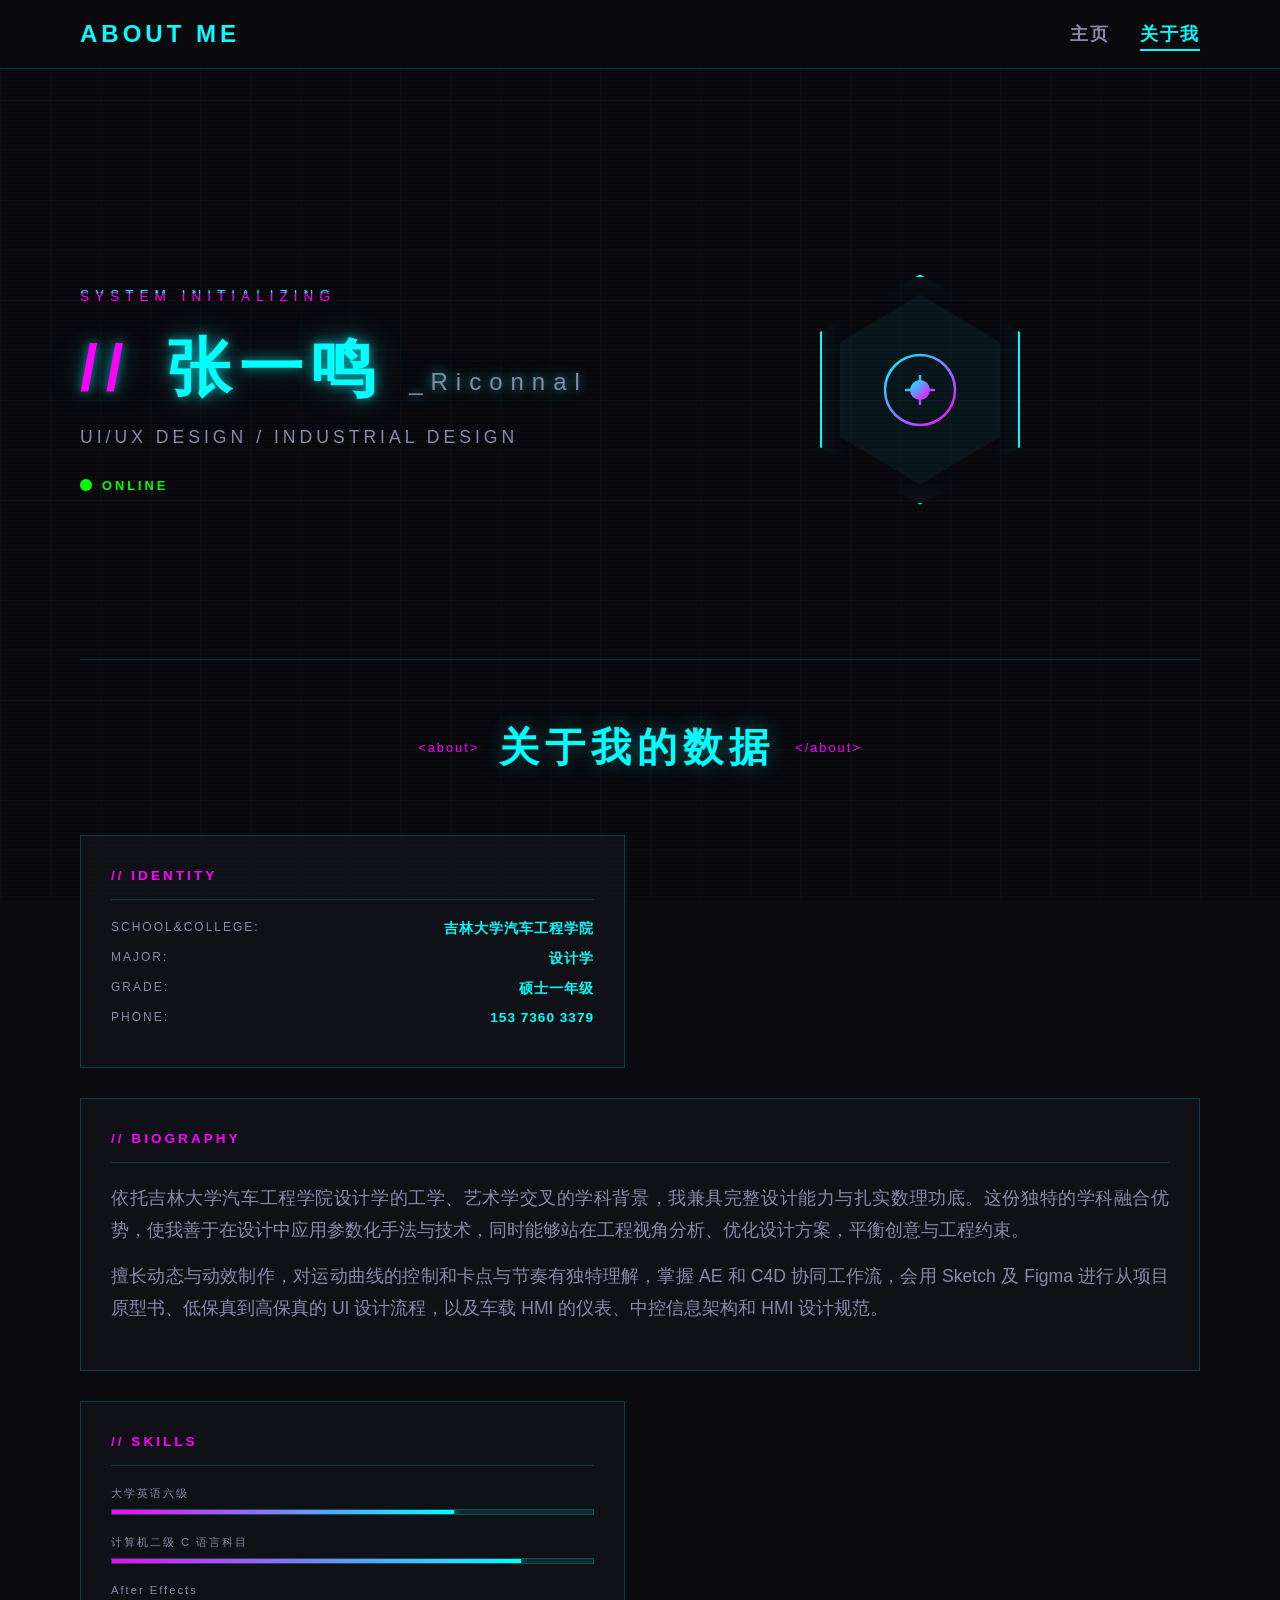
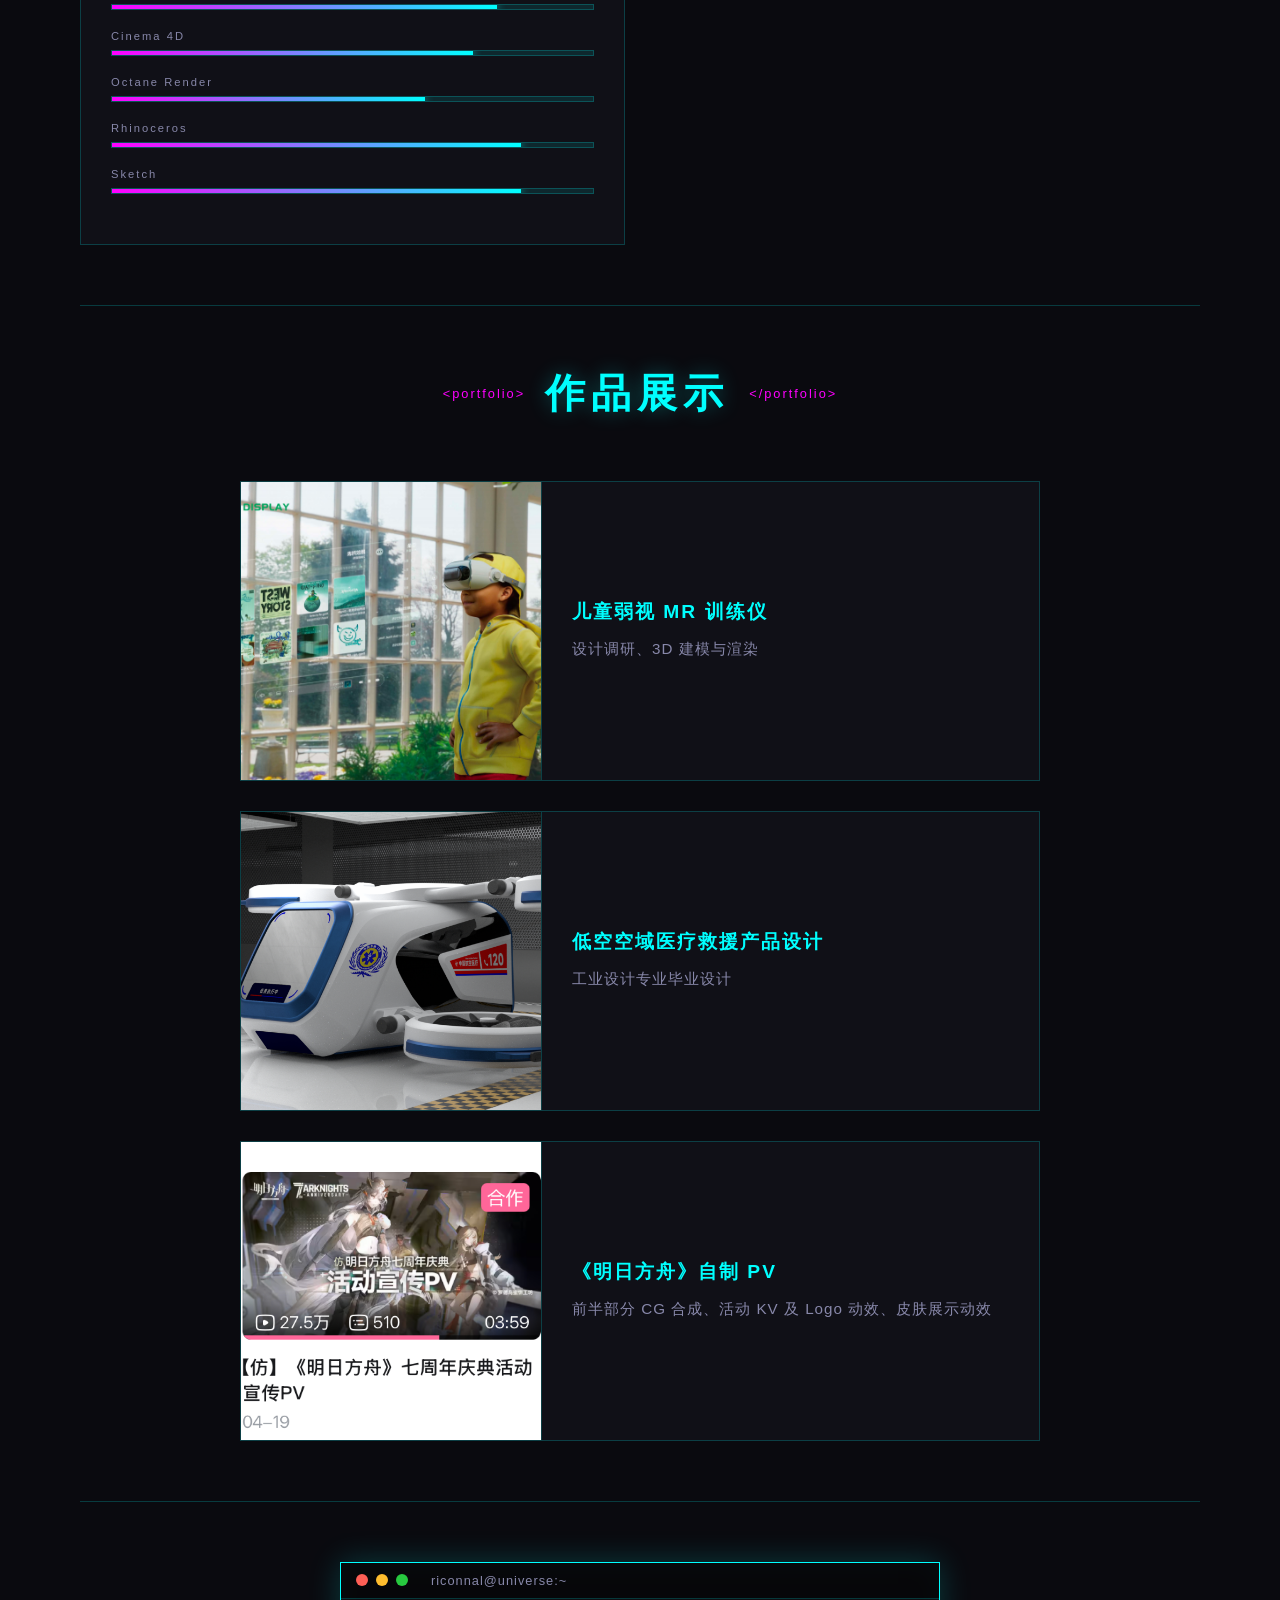
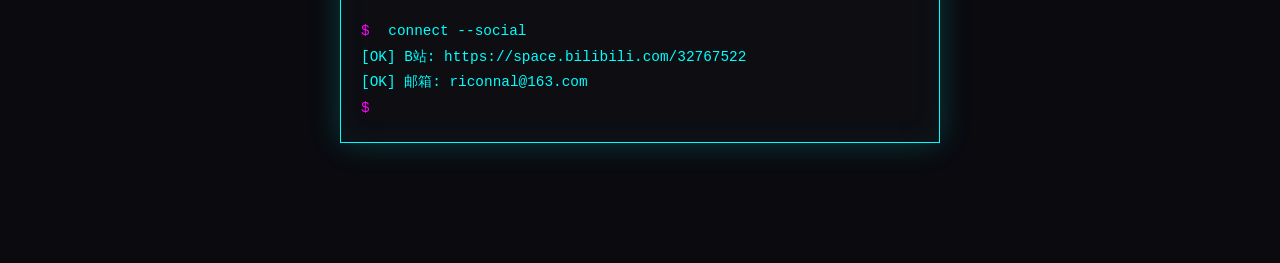
==== about.html @ f40fe043 "114514" ====
<!DOCTYPE html>
<html lang="zh-CN">
<head>
  <meta charset="UTF-8">
  <meta name="viewport" content="width=device-width, initial-scale=1.0">
  <title>关于我 | 张一鸣 / Riconnal</title>
  <link rel="stylesheet" href="css/about.css">
  <link href="https://fonts.googleapis.com/css2?family=Orbitron:wght@400;700;900&family=Rajdhani:wght@300;400;500;600;700&display=swap" rel="stylesheet">
</head>
<body>
  <!-- 导航栏 -->
  <nav class="nav-container">
    <div class="nav-inner">
      <a href="index.html" class="nav-brand">ABOUT ME</a>
      <div class="nav-links">
        <a href="index.html" class="nav-link">主页</a>
        <a href="about.html" class="nav-link active">关于我</a>
      </div>
    </div>
  </nav>

  <!-- 背景网格 -->
  <div class="grid-bg"></div>
  <div class="scan-line"></div>

  <!-- 主内容区 -->
  <main class="main-container">
    <!-- 头部区域 -->
    <section class="hero-section">
      <div class="hero-content">
        <div class="hero-glitch">
          <span class="glitch-text">SYSTEM INITIALIZING</span>
          <span class="glitch-text glitch-text-2">SYSTEM INITIALIZING</span>
        </div>
        <h1 class="hero-title">
          <span class="title-prefix">//</span> 张一鸣
          <span class="title-suffix">_Riconnal</span>
        </h1>
        <p class="hero-subtitle">UI/UX DESIGN / INDUSTRIAL DESIGN</p>
        <div class="hero-status">
          <span class="status-dot"></span>
          <span class="status-text">ONLINE</span>
        </div>
      </div>
      <div class="hero-visual">
        <div class="hexagon-container">
          <div class="hexagon">
            <div class="hexagon-inner">
              <div class="hexagon-icon">
                <svg viewBox="0 0 64 64" fill="none">
                  <circle cx="32" cy="32" r="28" stroke="url(#gradient)" stroke-width="2"/>
                  <path d="M20 32h24M32 20v24" stroke="url(#gradient)" stroke-width="2"/>
                  <circle cx="32" cy="32" r="8" fill="url(#gradient)"/>
                  <defs>
                    <linearGradient id="gradient" x1="0%" y1="0%" x2="100%" y2="100%">
                      <stop offset="0%" style="stop-color:#00ffff"/>
                      <stop offset="100%" style="stop-color:#ff00ff"/>
                    </linearGradient>
                  </defs>
                </svg>
              </div>
            </div>
          </div>
        </div>
      </div>
    </section>

    <!-- 自我介绍 -->
    <section class="about-section">
      <div class="section-header">
        <span class="section-tag">&lt;about&gt;</span>
        <h2 class="section-title">关于我的数据</h2>
        <span class="section-tag">&lt;/about&gt;</span>
      </div>
      
      <div class="about-grid">
        <div class="about-card">
          <div class="card-header">
            <span class="card-label">// IDENTITY</span>
          </div>
          <div class="card-content">
            <div class="info-row">
              <span class="info-label">SCHOOL&COLLEGE:</span>
              <span class="info-value">吉林大学汽车工程学院</span>
            </div>
            <div class="info-row">
              <span class="info-label">MAJOR:</span>
              <span class="info-value">设计学</span>
            </div>
            <div class="info-row">
              <span class="info-label">GRADE:</span>
              <span class="info-value">硕士一年级</span>
            </div>
            <div class="info-row">
              <span class="info-label">PHONE:</span>
              <span class="info-value">153 7360 3379</span>
            </div>
          </div>
        </div>

        <div class="about-card wide">
          <div class="card-header">
            <span class="card-label">// BIOGRAPHY</span>
          </div>
          <div class="card-content">
            <p class="bio-text">
              依托吉林大学汽车工程学院设计学的工学、艺术学交叉的学科背景，我兼具完整设计能力与扎实数理功底。这份独特的学科融合优势，使我善于在设计中应用参数化手法与技术，同时能够站在工程视角分析、优化设计方案，平衡创意与工程约束。
            </p>
            <p class="bio-text">
              擅长动态与动效制作，对运动曲线的控制和卡点与节奏有独特理解，掌握 AE 和 C4D 协同工作流，会用 Sketch 及 Figma 进行从项目原型书、低保真到高保真的 UI 设计流程，以及车载 HMI 的仪表、中控信息架构和 HMI 设计规范。
            </p>
          </div>
        </div>

        <div class="about-card">
          <div class="card-header">
            <span class="card-label">// SKILLS</span>
          </div>
          <div class="card-content">
            <div class="skill-item">
              <span class="skill-name">大学英语六级</span>
              <div class="skill-bar">
                <div class="skill-fill" style="width: 71%"></div>
              </div>
            </div>
            <div class="skill-item">
              <span class="skill-name">计算机二级 C 语言科目</span>
              <div class="skill-bar">
                <div class="skill-fill" style="width: 85%"></div>
              </div>
            </div>
            <div class="skill-item">
              <span class="skill-name">After Effects</span>
              <div class="skill-bar">
                <div class="skill-fill" style="width: 80%"></div>
              </div>
            </div>
            <div class="skill-item">
              <span class="skill-name">Cinema 4D</span>
              <div class="skill-bar">
                <div class="skill-fill" style="width: 75%"></div>
              </div>
            </div>
            <div class="skill-item">
              <span class="skill-name">Octane Render</span>
              <div class="skill-bar">
                <div class="skill-fill" style="width: 65%"></div>
              </div>
            </div>
            <div class="skill-item">
              <span class="skill-name">Rhinoceros</span>
              <div class="skill-bar">
                <div class="skill-fill" style="width: 85%"></div>
              </div>
            </div>
            <div class="skill-item">
              <span class="skill-name">Sketch</span>
              <div class="skill-bar">
                <div class="skill-fill" style="width: 85%"></div>
              </div>
            </div>

          </div>
        </div>
      </div>
    </section>

    <!-- 作品展示 -->
    <section class="works-section" id="gallery">
      <div class="section-header">
        <span class="section-tag">&lt;portfolio&gt;</span>
        <h2 class="section-title">作品展示</h2>
        <span class="section-tag">&lt;/portfolio&gt;</span>
      </div>

      
      <div class="works-grid">
        <div class="work-card" data-category="game" onclick="openGallery(1)">
          <div class="work-image">
            <img src="assets/works/01.png" alt="作品1">
            <div class="work-overlay">
              <span class="work-category">产品设计</span>
            </div>
          </div>
          <div class="work-info">
            <h3 class="work-title">儿童弱视 MR 训练仪</h3>
            <p class="work-desc">设计调研、3D 建模与渲染</p>
          </div>
        </div>

        <div class="work-card" data-category="game" onclick="openGallery(3)">
          <div class="work-image">
            <img src="assets/works/03.png" alt="作品3">
            <div class="work-overlay">
              <span class="work-category">产品设计</span>
            </div>
          </div>
          <div class="work-info">
            <h3 class="work-title">低空空域医疗救援产品设计</h3>
            <p class="work-desc">工业设计专业毕业设计</p>
          </div>
        </div>

        <div class="work-card" data-category="ui" onclick="openGallery(2)">
          <div class="work-image">
            <img src="assets/works/02.png" alt="作品2">
            <div class="work-overlay">
              <span class="work-category">游戏二创视频</span>
            </div>
          </div>
          <div class="work-info">
            <h3 class="work-title">《明日方舟》自制 PV</h3>
            <p class="work-desc">前半部分 CG 合成、活动 KV 及 Logo 动效、皮肤展示动效</p>
          </div>
        </div>
      </div>
    </section>

    <!-- 图片画廊浮窗 -->
    <div id="gallery-modal" class="gallery-modal">
      <div class="modal-backdrop" onclick="closeGallery()"></div>
      <div class="modal-content">
        <button class="modal-close" onclick="closeGallery()">
          <svg viewBox="0 0 24 24" fill="none" stroke="currentColor" stroke-width="2">
            <line x1="18" y1="6" x2="6" y2="18"></line>
            <line x1="6" y1="6" x2="18" y2="18"></line>
          </svg>
        </button>
        
        <div class="modal-nav modal-nav-left" onclick="prevImage()">
          <svg viewBox="0 0 24 24" fill="none" stroke="currentColor" stroke-width="2">
            <polyline points="15 18 9 12 15 6"></polyline>
          </svg>
        </div>
        
        <div class="modal-nav modal-nav-right" onclick="nextImage()">
          <svg viewBox="0 0 24 24" fill="none" stroke="currentColor" stroke-width="2">
            <polyline points="9 18 15 12 9 6"></polyline>
          </svg>
        </div>
        
        <div class="modal-image-container">
          <img id="modal-image" src="" alt="Gallery Image">
          <video id="modal-video" src="" controls muted playsinline></video>
        </div>
        
        <div class="modal-thumbnails">
          <div id="thumbnail-list" class="thumbnail-list"></div>
        </div>
        
        <div class="modal-counter">
          <span id="current-index">1</span> / <span id="total-count">10</span>
        </div>
      </div>
    </div>

    <!-- 底部区域 -->
    <section class="footer-section">
      <div class="footer-content">
        <div class="terminal-box">
          <div class="terminal-header">
            <span class="terminal-dot red"></span>
            <span class="terminal-dot yellow"></span>
            <span class="terminal-dot green"></span>
            <span class="terminal-title">riconnal@universe:~</span>
          </div>
          <div class="terminal-body">
            <p><span class="terminal-prompt">$</span> connect --social</p>
            <p class="terminal-output">[OK] B站: https://space.bilibili.com/32767522</p>
            <p class="terminal-output">[OK] 邮箱: riconnal@163.com</p>
            <p><span class="terminal-prompt">$</span> <span class="terminal-cursor">_</span></p>
          </div>
        </div>
      </div>
    </section>
  </main>

  <script>
    // 终端打字效果
    document.addEventListener('DOMContentLoaded', () => {
      const cursor = document.querySelector('.terminal-cursor');
      setInterval(() => {
        cursor.style.opacity = cursor.style.opacity === '0' ? '1' : '0';
      }, 500);

      // 处理锚点跳转
      if (window.location.hash) {
        const targetId = window.location.hash.substring(1);
        const targetElement = document.getElementById(targetId);
        if (targetElement) {
          targetElement.scrollIntoView({ behavior: 'smooth', block: 'start' });
        }
      }
    });

    // 图片画廊浮窗逻辑
    let currentGalleryIndex = 0;
    let currentGalleryImages = [];

    const galleryModal = document.getElementById('gallery-modal');
    const modalImage = document.getElementById('modal-image');
    const thumbnailList = document.getElementById('thumbnail-list');
    const currentIndexSpan = document.getElementById('current-index');
    const totalCountSpan = document.getElementById('total-count');

    // 作品1的图片列表
    const work3Images = [
      'assets/works/03/01.png',
      'assets/works/03/02.png',
      'assets/works/03/03.png',
      'assets/works/03/04.png',
      'assets/works/03/05.png',
      'assets/works/03/06.png',
      'assets/works/03/07.png',
      'assets/works/03/08.png',
      'assets/works/03/09.png',
      'assets/works/03/10.png',
      'assets/works/03/11.png',
      'assets/works/03/12.png',
      'assets/works/03/13.png',
      'assets/works/03/14.png',
      'assets/works/03/15.png',
      'assets/works/03/16.png',
      'assets/works/03/17.png'
    ];
    const work1Images = [
      'assets/works/01/01.png',
      'assets/works/01/02.png',
      'assets/works/01/03.png',
      'assets/works/01/04.png',
      'assets/works/01/05.png',
      'assets/works/01/06.png',
      'assets/works/01/07.png',
      'assets/works/01/08.png',
      'assets/works/01/09.png',
      'assets/works/01/10.png'
    ];

    // 作品2的视频列表
    const work2Videos = [
      { video: 'assets/works/02/01.mp4', thumbnail: 'assets/works/02/01.png' },
            { video: 'assets/works/02/02.mp4', thumbnail: 'assets/works/02/02.png' }
    ];

    const modalVideo = document.getElementById('modal-video');
    const modalImageContainer = document.querySelector('.modal-image-container');
    let isVideoMode = false;

    function openGallery(workId) {
      switch(workId) {
        case 1:
          currentGalleryImages = work1Images;
          isVideoMode = false;
          break;
        case 2:
          currentGalleryImages = work2Videos;
          isVideoMode = true;
          break;
                  case 3:
          currentGalleryImages = work3Images;
          isVideoMode = false;
          break;
        default:
          currentGalleryImages = work1Images;
          isVideoMode = false;
      }

      currentGalleryIndex = 0;
      updateGallery();
      galleryModal.classList.add('active');
      document.body.style.overflow = 'hidden';
    }

    function closeGallery() {
      galleryModal.classList.remove('active');
      document.body.style.overflow = '';
      // 停止视频播放
      modalVideo.pause();
      modalVideo.src = '';
    }

    function updateGallery() {
      // 更新模式
      if (isVideoMode) {
        modalImageContainer.classList.add('video-mode');
        // 更新视频
        modalVideo.src = currentGalleryImages[currentGalleryIndex].video;
        // 自动播放视频
        modalVideo.play().catch(err => {
          console.log('Auto play failed:', err);
        });
      } else {
        modalImageContainer.classList.remove('video-mode');
        // 更新图片
        modalImage.src = currentGalleryImages[currentGalleryIndex];
      }
      
      // 更新计数器
      currentIndexSpan.textContent = currentGalleryIndex + 1;
      totalCountSpan.textContent = currentGalleryImages.length;
      
      // 更新缩略图
      thumbnailList.innerHTML = '';
      currentGalleryImages.forEach((item, index) => {
        const thumbnail = document.createElement('div');
        thumbnail.className = `thumbnail-item ${index === currentGalleryIndex ? 'active' : ''}`;
        thumbnail.onclick = () => {
          currentGalleryIndex = index;
          updateGallery();
        };
        const thumbSrc = isVideoMode ? item.thumbnail : item;
        thumbnail.innerHTML = `<img src="${thumbSrc}" alt="Media ${index + 1}">`;
        thumbnailList.appendChild(thumbnail);
      });
    }

    function prevImage() {
      currentGalleryIndex = (currentGalleryIndex - 1 + currentGalleryImages.length) % currentGalleryImages.length;
      updateGallery();
    }

    function nextImage() {
      currentGalleryIndex = (currentGalleryIndex + 1) % currentGalleryImages.length;
      updateGallery();
    }

    // 键盘导航
    document.addEventListener('keydown', (e) => {
      if (!galleryModal.classList.contains('active')) return;
      
      switch(e.key) {
        case 'ArrowLeft':
          prevImage();
          break;
        case 'ArrowRight':
          nextImage();
          break;
        case 'Escape':
          closeGallery();
          break;
      }
    });
  </script>
</body>
</html>
---- css/about.css ----
/* 复古未来主义风格 - Retrofuturism */

@font-face {
  font-family: 'HarmonyOS Sans';
  src: url('../assets/fonts/HarmonyOS_Sans_SC_Light.otf') format('opentype');
  font-weight: 300;
  font-style: normal;
  font-display: swap;
}

@font-face {
  font-family: 'HarmonyOS Sans';
  src: url('../assets/fonts/HarmonyOS_Sans_SC_Regular.otf') format('opentype');
  font-weight: 400;
  font-style: normal;
  font-display: swap;
}

@font-face {
  font-family: 'HarmonyOS Sans';
  src: url('../assets/fonts/HarmonyOS_Sans_SC_Bold.otf') format('opentype');
  font-weight: 700;
  font-style: normal;
  font-display: swap;
}

:root {
  --color-bg: #0a0a0f;
  --color-bg-secondary: #12121a;
  --color-text-primary: #00ffff;
  --color-text-secondary: #ff00ff;
  --color-text-muted: #8888aa;
  --color-border: #00ffff33;
  --color-card-bg: rgba(18, 18, 26, 0.8);
  --font-display: 'HarmonyOS Sans', 'PingFang SC', 'Microsoft YaHei', sans-serif;
  --font-body: 'HarmonyOS Sans', 'PingFang SC', 'Microsoft YaHei', sans-serif;

}

* {
  margin: 0;
  padding: 0;
  box-sizing: border-box;
}

html {
  scroll-behavior: smooth;
}

body {
  background: var(--color-bg);
  color: var(--color-text-primary);
  font-family: var(--font-body);
  overflow-x: hidden;
  min-height: 100vh;
}

/* 背景网格 */
.grid-bg {
  position: fixed;
  top: 0;
  left: 0;
  width: 100%;
  height: 100%;
  background-image: 
    linear-gradient(rgba(0, 255, 255, 0.03) 1px, transparent 1px),
    linear-gradient(90deg, rgba(0, 255, 255, 0.03) 1px, transparent 1px);
  background-size: 50px 50px;
  z-index: -2;
}

.scan-line {
  position: fixed;
  top: 0;
  left: 0;
  width: 100%;
  height: 100%;
  background: linear-gradient(
    transparent 50%,
    rgba(0, 0, 0, 0.1) 50%
  );
  background-size: 100% 4px;
  z-index: -1;
  pointer-events: none;
}

/* 导航栏 */
.nav-container {
  position: fixed;
  top: 0;
  left: 0;
  width: 100%;
  z-index: 1000;
  background: rgba(10, 10, 15, 0.9);
  backdrop-filter: blur(10px);
  border-bottom: 1px solid var(--color-border);
}

.nav-inner {
  max-width: 1200px;
  margin: 0 auto;
  padding: 20px 40px;
  display: flex;
  justify-content: space-between;
  align-items: center;
}

.nav-brand {
  font-family: var(--font-display);
  font-size: 1.5rem;
  font-weight: 900;
  color: var(--color-text-primary);
  text-decoration: none;
  letter-spacing: 4px;
  text-transform: uppercase;
}

.nav-links {
  display: flex;
  gap: 30px;
}

.nav-link {
  font-family: var(--font-body);
  font-size: 1.1rem;
  font-weight: 600;
  color: var(--color-text-muted);
  text-decoration: none;
  letter-spacing: 2px;
  text-transform: uppercase;
  transition: all 0.3s ease;
  position: relative;
}

.nav-link::after {
  content: '';
  position: absolute;
  bottom: -5px;
  left: 0;
  width: 0;
  height: 2px;
  background: var(--color-text-primary);
  transition: width 0.3s ease;
}

.nav-link:hover,
.nav-link.active {
  color: var(--color-text-primary);
}

.nav-link:hover::after,
.nav-link.active::after {
  width: 100%;
}

/* 主内容区 */
.main-container {
  max-width: 1200px;
  margin: 0 auto;
  padding: 120px 40px 60px;
}

/* Hero 区域 */
.hero-section {
  display: flex;
  justify-content: space-between;
  align-items: center;
  min-height: 60vh;
  padding: 60px 0;
  border-bottom: 1px solid var(--color-border);
}

.hero-content {
  flex: 1;
}

.hero-glitch {
  position: relative;
  margin-bottom: 20px;
}

.glitch-text {
  font-family: var(--font-display);
  font-size: 0.85rem;
  font-weight: 400;
  color: var(--color-text-secondary);
  letter-spacing: 6px;
  text-transform: uppercase;
  position: relative;
  display: inline-block;
}

.glitch-text-2 {
  position: absolute;
  top: 0;
  left: 0;
  color: var(--color-text-primary);
  clip-path: polygon(0 0, 100% 0, 100% 45%, 0 45%);
  animation: glitch 2s infinite linear alternate-reverse;
}

@keyframes glitch {
  0% { transform: translate(0); }
  20% { transform: translate(-2px, 2px); }
  40% { transform: translate(-2px, -2px); }
  60% { transform: translate(2px, 2px); }
  80% { transform: translate(2px, -2px); }
  100% { transform: translate(0); }
}

.hero-title {
  font-family: var(--font-display);
  font-size: 4rem;
  font-weight: 900;
  color: var(--color-text-primary);
  letter-spacing: 8px;
  margin-bottom: 15px;
  text-shadow: 
    0 0 10px rgba(0, 255, 255, 0.5),
    0 0 20px rgba(0, 255, 255, 0.3),
    0 0 40px rgba(0, 255, 255, 0.2);
}

.title-prefix {
  color: var(--color-text-secondary);
  margin-right: 10px;
}

.title-suffix {
  font-size: 1.5rem;
  color: var(--color-text-muted);
  font-weight: 400;
}

.hero-subtitle {
  font-family: var(--font-body);
  font-size: 1.1rem;
  font-weight: 500;
  color: var(--color-text-muted);
  letter-spacing: 4px;
  text-transform: uppercase;
  margin-bottom: 30px;
}

.hero-status {
  display: flex;
  align-items: center;
  gap: 10px;
}

.status-dot {
  width: 12px;
  height: 12px;
  background: #00ff00;
  border-radius: 50%;
  animation: pulse 1.5s infinite;
}

@keyframes pulse {
  0%, 100% { box-shadow: 0 0 0 0 rgba(0, 255, 0, 0.7); }
  50% { box-shadow: 0 0 0 10px rgba(0, 255, 0, 0); }
}

.status-text {
  font-family: var(--font-display);
  font-size: 0.8rem;
  font-weight: 700;
  color: #00ff00;
  letter-spacing: 3px;
  text-transform: uppercase;
}

/* Hexagon 视觉 */
.hero-visual {
  flex: 1;
  display: flex;
  justify-content: center;
}

.hexagon-container {
  position: relative;
}

.hexagon {
  width: 200px;
  height: 230px;
  background: transparent;
  clip-path: polygon(50% 0%, 100% 25%, 100% 75%, 50% 100%, 0% 75%, 0% 25%);
  border: 2px solid var(--color-text-primary);
  display: flex;
  align-items: center;
  justify-content: center;
  animation: rotate 20s linear infinite;
  box-shadow: 
    0 0 30px rgba(0, 255, 255, 0.3),
    inset 0 0 30px rgba(0, 255, 255, 0.1);
}

@keyframes rotate {
  from { transform: rotate(0deg); }
  to { transform: rotate(360deg); }
}

.hexagon-inner {
  width: 160px;
  height: 190px;
  background: rgba(0, 255, 255, 0.05);
  clip-path: polygon(50% 0%, 100% 25%, 100% 75%, 50% 100%, 0% 75%, 0% 25%);
  display: flex;
  align-items: center;
  justify-content: center;
}

.hexagon-icon {
  width: 80px;
  height: 80px;
}

.hexagon-icon svg {
  width: 100%;
  height: 100%;
}

/* 通用区块样式 */
.section-header {
  display: flex;
  align-items: center;
  justify-content: center;
  gap: 20px;
  margin-bottom: 60px;
}

.section-tag {
  font-family: var(--font-display);
  font-size: 0.8rem;
  color: var(--color-text-secondary);
  letter-spacing: 2px;
}

.section-title {
  font-family: var(--font-display);
  font-size: 2.5rem;
  font-weight: 700;
  color: var(--color-text-primary);
  letter-spacing: 6px;
  text-transform: uppercase;
  text-shadow: 0 0 20px rgba(0, 255, 255, 0.3);
}

/* 关于我区块 */
.about-section {
  padding: 60px 0;
  border-bottom: 1px solid var(--color-border);
}

.about-grid {
  display: grid;
  grid-template-columns: repeat(2, 1fr);
  gap: 30px;
}

.about-card {
  background: var(--color-card-bg);
  border: 1px solid var(--color-border);
  padding: 30px;
  transition: all 0.3s ease;
}

.about-card:hover {
  border-color: var(--color-text-secondary);
  box-shadow: 
    0 0 20px rgba(0, 255, 255, 0.2),
    0 0 40px rgba(255, 0, 255, 0.1);
  transform: translateY(-5px);
}

.about-card.wide {
  grid-column: span 2;
}

.card-header {
  margin-bottom: 20px;
  padding-bottom: 15px;
  border-bottom: 1px solid var(--color-border);
}

.card-label {
  font-family: var(--font-display);
  font-size: 0.85rem;
  font-weight: 700;
  color: var(--color-text-secondary);
  letter-spacing: 3px;
}

.info-row {
  display: flex;
  justify-content: space-between;
  margin-bottom: 12px;
}

.info-label {
  font-family: var(--font-display);
  font-size: 0.75rem;
  color: var(--color-text-muted);
  letter-spacing: 2px;
}

.info-value {
  font-family: var(--font-body);
  font-size: 0.85rem;
  font-weight: 600;
  color: var(--color-text-primary);
  letter-spacing: 1px;
}

.bio-text {
  font-family: var(--font-body);
  font-size: 1.1rem;
  color: var(--color-text-muted);
  line-height: 1.8;
  margin-bottom: 15px;
  text-align: justify;
}

/* 技能条 */
.skill-item {
  margin-bottom: 20px;
}

.skill-name {
  font-family: var(--font-display);
  font-size: 0.7rem;
  color: var(--color-text-muted);
  letter-spacing: 2px;
  margin-bottom: 8px;
  display: block;
}

.skill-bar {
  height: 6px;
  background: rgba(0, 255, 255, 0.1);
  border: 1px solid var(--color-border);
  overflow: hidden;
}

.skill-fill {
  height: 100%;
  background: linear-gradient(90deg, var(--color-text-secondary), var(--color-text-primary));
  transition: width 1s ease;
  box-shadow: 0 0 10px var(--color-text-primary);
}

/* 作品展示 */
.works-section {
  padding: 60px 0;
  border-bottom: 1px solid var(--color-border);
}

.works-grid {
  display: flex;
  flex-direction: column;
  gap: 30px;
  align-items: center;
}

.work-card {
  background: var(--color-card-bg);
  border: 1px solid var(--color-border);
  overflow: hidden;
  transition: all 0.3s ease;
  cursor: pointer;
  display: flex;
  flex-direction: row;
  width: 100%;
  max-width: 800px;
  height: 300px;
}

.work-card:hover {
  border-color: var(--color-text-secondary);
  transform: translateY(-5px);
  box-shadow: 
    0 10px 30px rgba(0, 255, 255, 0.2),
    0 0 40px rgba(255, 0, 255, 0.1);
}

.work-image {
  position: relative;
  width: 300px;
  height: 300px;
  overflow: hidden;
  flex-shrink: 0;
}

.work-image img {
  width: 100%;
  height: 100%;
  object-fit: cover;
  transition: transform 0.5s ease;
}

.work-card:hover .work-image img {
  transform: scale(1.1);
}

.work-overlay {
  position: absolute;
  top: 0;
  left: 0;
  width: 100%;
  height: 100%;
  background: linear-gradient(transparent 70%, rgba(10, 10, 15, 0.95));
  display: flex;
  align-items: flex-end;
  justify-content: flex-start;
  padding: 20px;
  opacity: 0;
  transition: opacity 0.3s ease;
}

.work-card:hover .work-overlay {
  opacity: 1;
}

.work-category {
  font-family: var(--font-display);
  font-size: 0.75rem;
  font-weight: 700;
  color: var(--color-text-secondary);
  letter-spacing: 2px;
  text-transform: uppercase;
  background: rgba(255, 0, 255, 0.3);
  padding: 8px 12px;
  border: 1px solid var(--color-text-secondary);
}

.work-info {
  padding: 30px;
  flex: 1;
  display: flex;
  flex-direction: column;
  justify-content: center;
  border-left: 1px solid var(--color-border);
}

.work-title {
  font-family: var(--font-display);
  font-size: 1.2rem;
  font-weight: 700;
  color: var(--color-text-primary);
  letter-spacing: 2px;
  margin-bottom: 12px;
}

.work-desc {
  font-family: var(--font-body);
  font-size: 0.95rem;
  color: var(--color-text-muted);
  letter-spacing: 1px;
  line-height: 1.6;
}

/* 底部终端 */
.footer-section {
  padding: 60px 0;
}

.footer-content {
  display: flex;
  justify-content: center;
}

.terminal-box {
  width: 100%;
  max-width: 600px;
  background: #0d0d12;
  border: 1px solid var(--color-text-primary);
  box-shadow: 
    0 0 30px rgba(0, 255, 255, 0.2),
    inset 0 0 30px rgba(0, 255, 255, 0.05);
}

.terminal-header {
  display: flex;
  align-items: center;
  gap: 8px;
  padding: 10px 15px;
  background: rgba(0, 0, 0, 0.5);
  border-bottom: 1px solid var(--color-border);
}

.terminal-dot {
  width: 12px;
  height: 12px;
  border-radius: 50%;
}

.terminal-dot.red { background: #ff5f56; }
.terminal-dot.yellow { background: #ffbd2e; }
.terminal-dot.green { background: #27c93f; }

.terminal-title {
  font-family: var(--font-body);
  font-size: 0.8rem;
  color: var(--color-text-muted);
  margin-left: 15px;
  letter-spacing: 1px;
}

.terminal-body {
  padding: 20px;
  font-family: 'Courier New', monospace;
  font-size: 0.9rem;
  line-height: 1.8;
}

.terminal-prompt {
  color: var(--color-text-secondary);
  margin-right: 10px;
}

.terminal-output {
  color: var(--color-text-primary);
}

.terminal-cursor {
  display: inline-block;
  width: 8px;
  height: 16px;
  background: var(--color-text-primary);
  animation: blink 1s infinite;
}

@keyframes blink {
  0%, 50% { opacity: 1; }
  51%, 100% { opacity: 0; }
}

/* 图片画廊浮窗 */
.gallery-modal {
  display: none;
  position: fixed;
  top: 0;
  left: 0;
  width: 100%;
  height: 100%;
  z-index: 2000;
  justify-content: center;
  align-items: center;
}

.gallery-modal.active {
  display: flex;
}

.modal-backdrop {
  position: absolute;
  top: 0;
  left: 0;
  width: 100%;
  height: 100%;
  background: rgba(0, 0, 0, 0.8);
  backdrop-filter: blur(5px);
  cursor: pointer;
}

.modal-content {
  position: relative;
  width: 90%;
  max-width: 1000px;
  max-height: 90vh;
  background: rgba(10, 10, 15, 0.95);
  border: 1px solid var(--color-text-primary);
  box-shadow: 
    0 0 50px rgba(0, 255, 255, 0.3),
    0 0 100px rgba(255, 0, 255, 0.2);
  padding: 20px;
  animation: modalFadeIn 0.3s ease;
}

@keyframes modalFadeIn {
  from {
    opacity: 0;
    transform: scale(0.9);
  }
  to {
    opacity: 1;
    transform: scale(1);
  }
}

.modal-close {
  position: absolute;
  top: 15px;
  right: 15px;
  width: 40px;
  height: 40px;
  background: rgba(0, 255, 255, 0.1);
  border: 1px solid var(--color-text-primary);
  color: var(--color-text-primary);
  cursor: pointer;
  display: flex;
  align-items: center;
  justify-content: center;
  z-index: 10;
  transition: all 0.3s ease;
}

.modal-close:hover {
  background: rgba(0, 255, 255, 0.2);
  transform: rotate(90deg);
}

.modal-nav {
  position: absolute;
  top: 50%;
  transform: translateY(-50%);
  width: 50px;
  height: 50px;
  background: rgba(0, 255, 255, 0.1);
  border: 1px solid var(--color-text-primary);
  color: var(--color-text-primary);
  cursor: pointer;
  display: flex;
  align-items: center;
  justify-content: center;
  z-index: 10;
  transition: all 0.3s ease;
}

.modal-nav:hover {
  background: rgba(0, 255, 255, 0.3);
  transform: translateY(-50%) scale(1.1);
}

.modal-nav-left {
  left: 15px;
}

.modal-nav-right {
  right: 15px;
}

.modal-image-container {
  width: 100%;
  max-height: 60vh;
  display: flex;
  justify-content: center;
  align-items: center;
  overflow: hidden;
  margin-bottom: 20px;
}

.modal-image-container img,
.modal-image-container video {
  max-width: 100%;
  max-height: 60vh;
  object-fit: contain;
  border: 1px solid var(--color-border);
  box-shadow: 0 0 30px rgba(0, 255, 255, 0.2);
  transition: transform 0.3s ease;
}

.modal-image-container video {
  display: none;
}

.modal-image-container.video-mode img {
  display: none;
}

.modal-image-container.video-mode video {
  display: block;
}

.modal-thumbnails {
  width: 100%;
  overflow-x: auto;
  padding: 10px 0;
  margin-bottom: 15px;
}

.thumbnail-list {
  display: flex;
  gap: 10px;
  padding: 0 10px;
}

.thumbnail-item {
  width: 60px;
  height: 60px;
  border: 2px solid var(--color-border);
  cursor: pointer;
  overflow: hidden;
  transition: all 0.3s ease;
  flex-shrink: 0;
}

.thumbnail-item:hover {
  border-color: var(--color-text-secondary);
  transform: scale(1.1);
}

.thumbnail-item.active {
  border-color: var(--color-text-primary);
  box-shadow: 0 0 15px rgba(0, 255, 255, 0.5);
}

.thumbnail-item img {
  width: 100%;
  height: 100%;
  object-fit: cover;
}

.modal-counter {
  text-align: center;
  font-family: var(--font-display);
  font-size: 0.9rem;
  color: var(--color-text-muted);
  letter-spacing: 2px;
}

.modal-counter span {
  color: var(--color-text-primary);
}

/* 响应式设计 */
@media (max-width: 900px) {
  .hero-section {
    flex-direction: column;
    text-align: center;
    gap: 50px;
  }

  .hero-title {
    font-size: 2.5rem;
  }

  .about-grid {
    grid-template-columns: 1fr;
  }

  .about-card.wide {
    grid-column: span 1;
  }

  .works-grid {
    gap: 20px;
  }

  .work-card {
    max-width: 100%;
    height: 250px;
  }

  .work-image {
    width: 250px;
    height: 250px;
  }

  .work-info {
    padding: 20px;
  }

  .work-title {
    font-size: 1rem;
  }

  .work-desc {
    font-size: 0.85rem;
  }

@media (max-width: 600px) {
  .nav-inner {
    padding: 15px 20px;
  }

  .nav-brand {
    font-size: 1.2rem;
  }

  .nav-links {
    gap: 15px;
  }

  .nav-link {
    font-size: 0.9rem;
  }

  .main-container {
    padding: 100px 20px 40px;
  }

  .hero-title {
    font-size: 1.8rem;
    letter-spacing: 4px;
  }

  .section-title {
    font-size: 1.8rem;
  }

  .works-grid {
    gap: 15px;
  }

  .work-card {
    flex-direction: column;
    max-width: 100%;
    height: auto;
  }

  .work-image {
    width: 100%;
    height: 200px;
  }

  .work-info {
    padding: 15px;
    border-left: none;
    border-top: 1px solid var(--color-border);
  }

  .work-title {
    font-size: 0.95rem;
  }

  .work-desc {
    font-size: 0.8rem;
  }

  .hexagon {
    width: 150px;
    height: 175px;
  }

  .hexagon-inner {
    width: 120px;
    height: 140px;
  }
}

}
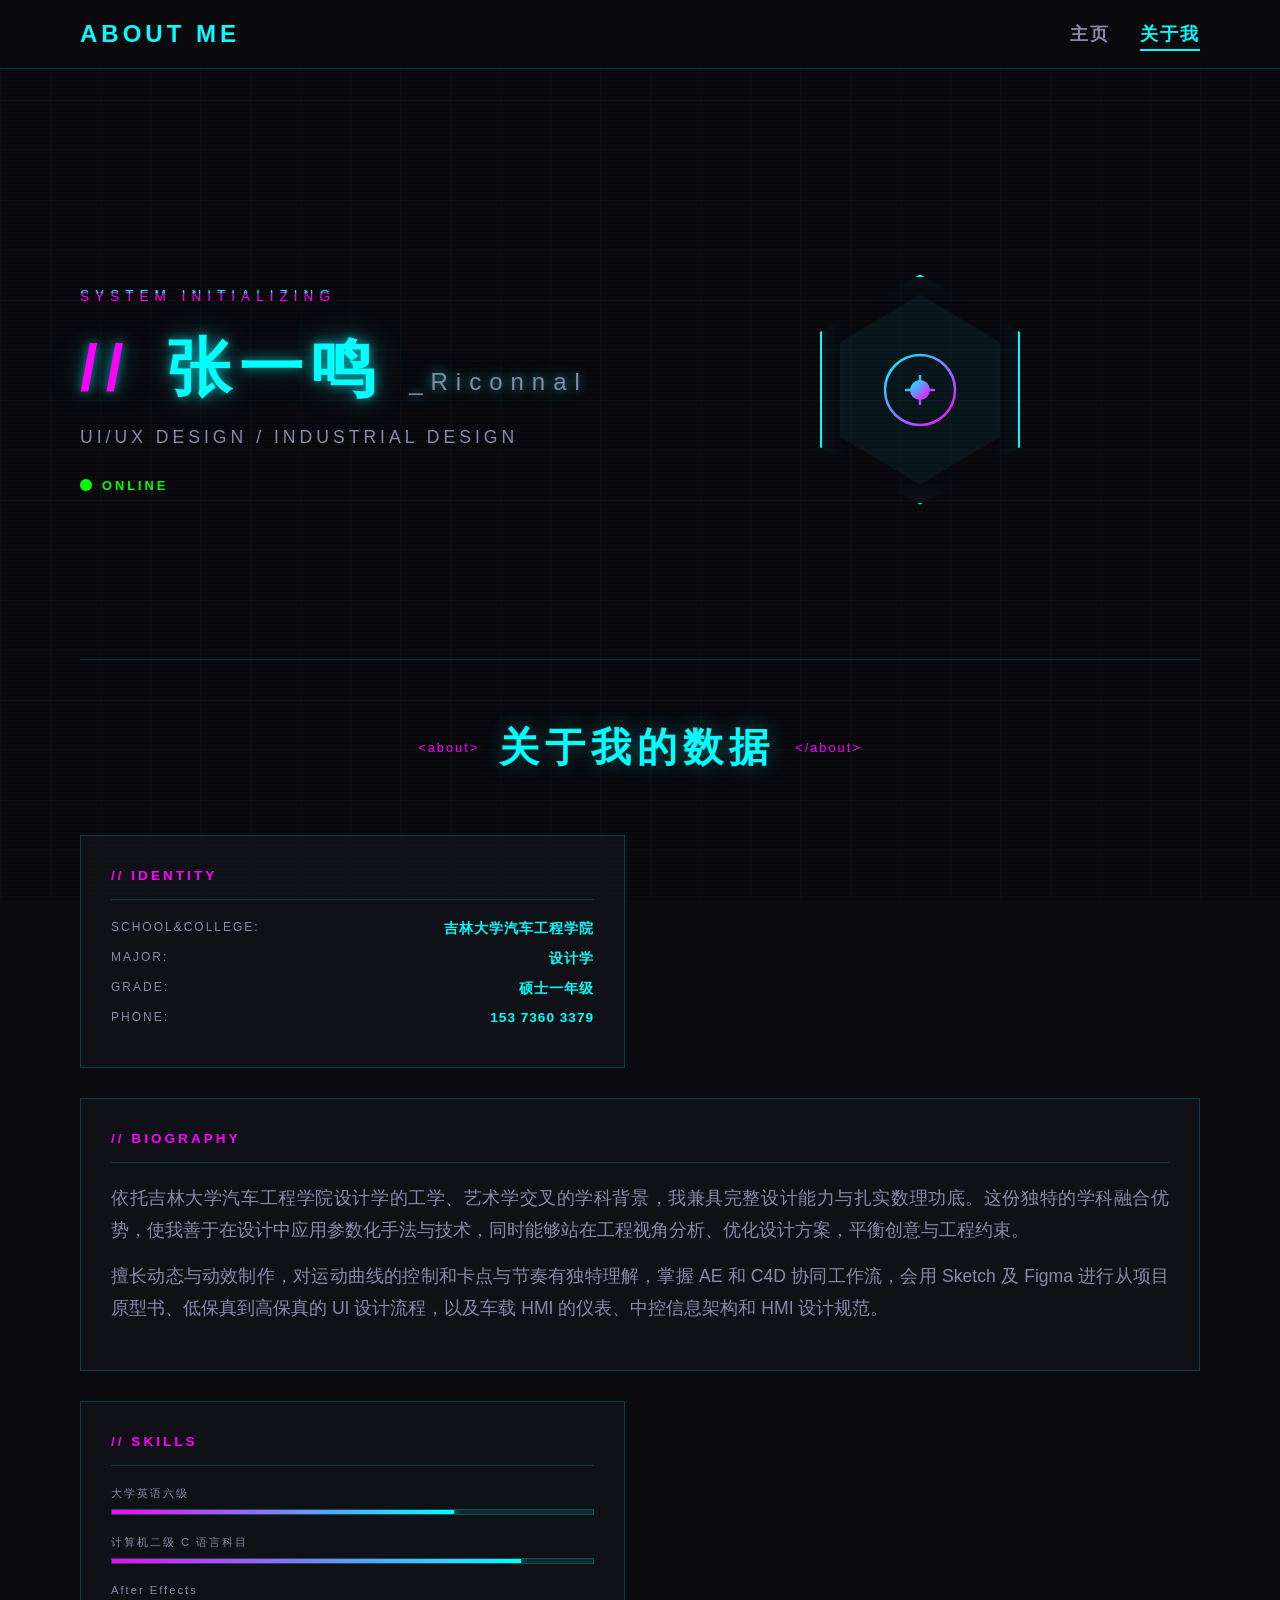
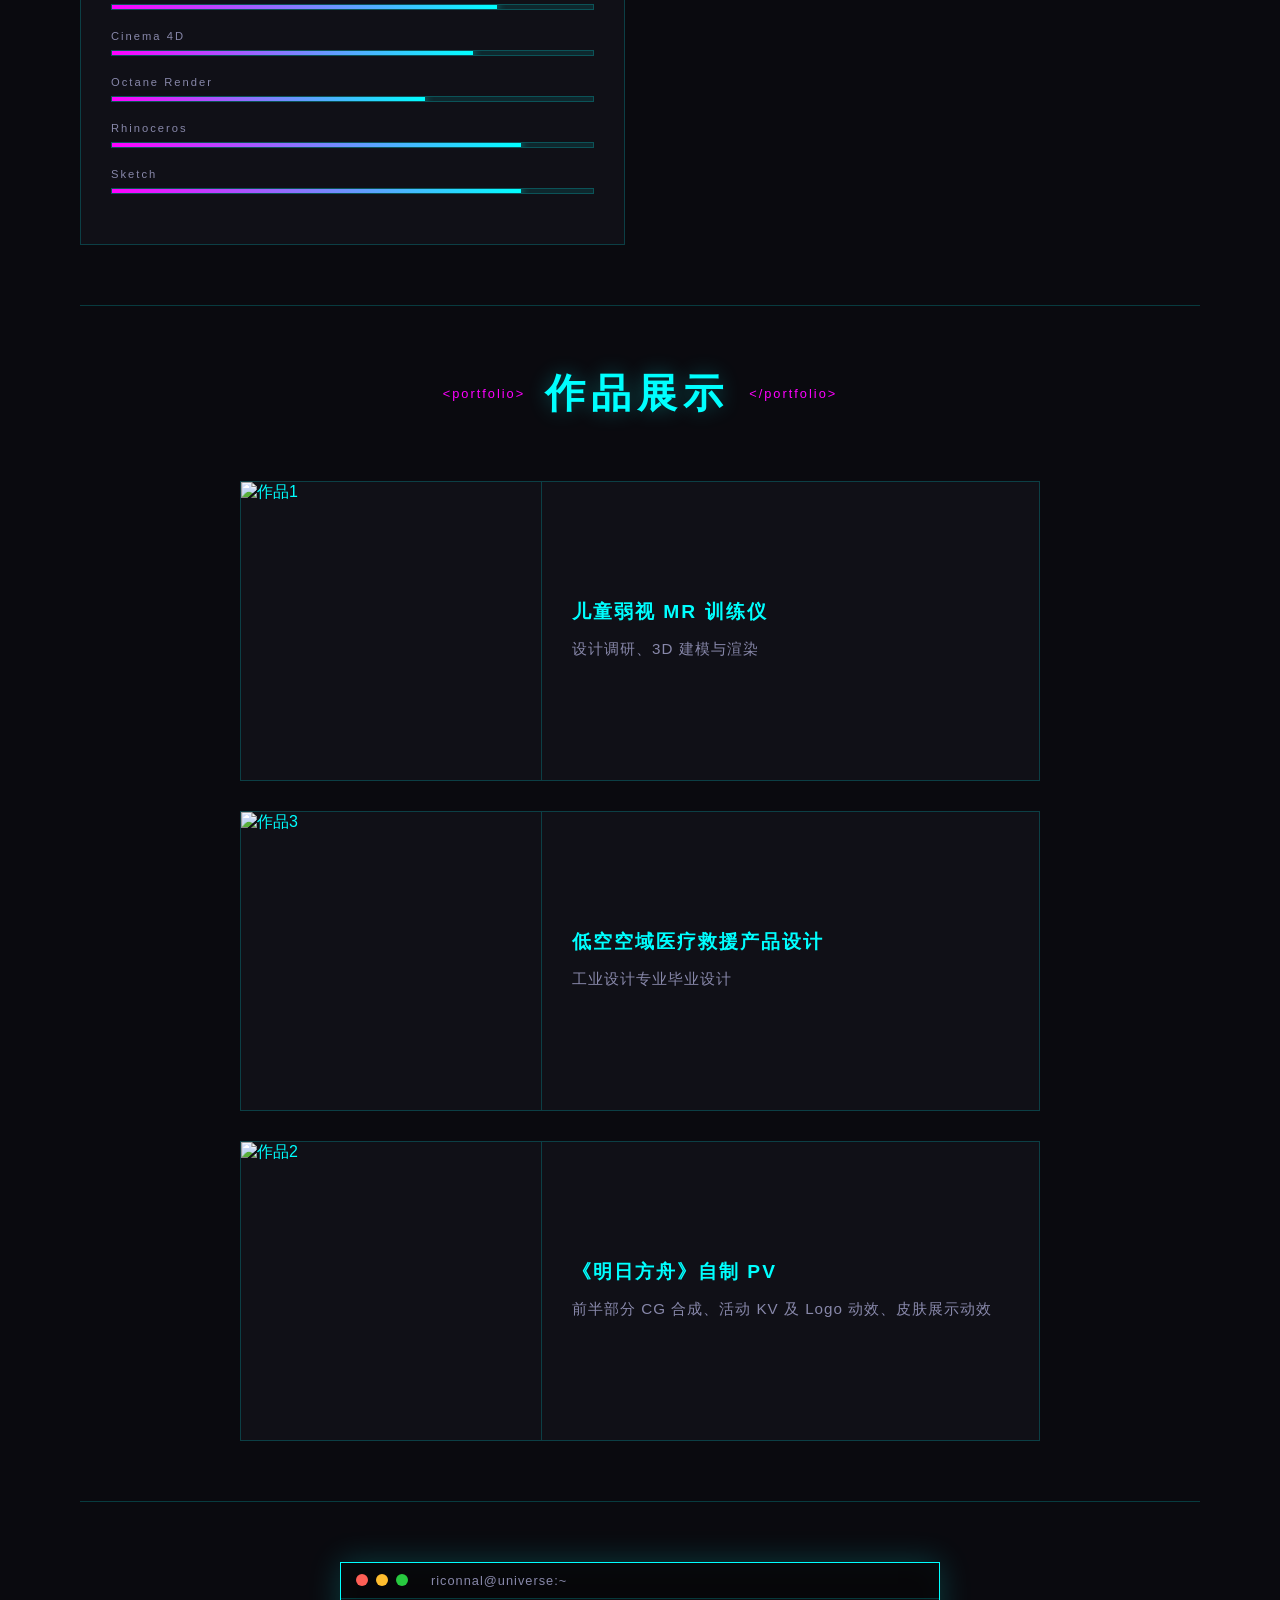
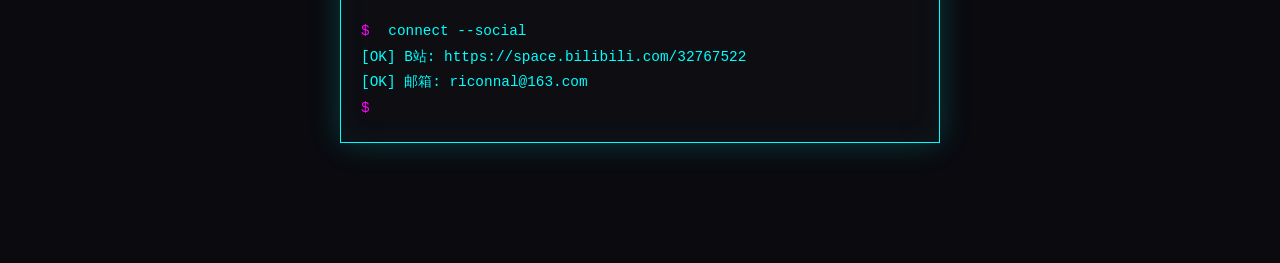
==== commit adf4bdb1: "Update about.html" ====
--- a/about.html
+++ b/about.html
@@ -177,7 +177,7 @@
       <div class="works-grid">
         <div class="work-card" data-category="game" onclick="openGallery(1)">
           <div class="work-image">
-            <img src="assets/works/01.png" alt="作品1">
+            <img src="https://origin.picgo.net/2026/06/25/01a494cb0448797aa9.png" alt="作品1">
             <div class="work-overlay">
               <span class="work-category">产品设计</span>
             </div>
@@ -190,7 +190,7 @@
 
         <div class="work-card" data-category="game" onclick="openGallery(3)">
           <div class="work-image">
-            <img src="assets/works/03.png" alt="作品3">
+            <img src="https://origin.picgo.net/2026/06/25/0325845884f24222b5.png" alt="作品3">
             <div class="work-overlay">
               <span class="work-category">产品设计</span>
             </div>
@@ -203,7 +203,7 @@
 
         <div class="work-card" data-category="ui" onclick="openGallery(2)">
           <div class="work-image">
-            <img src="assets/works/02.png" alt="作品2">
+            <img src="https://origin.picgo.net/2026/06/25/02a2fcb7a886505230.png" alt="作品2">
             <div class="work-overlay">
               <span class="work-category">游戏二创视频</span>
             </div>
@@ -305,41 +305,41 @@
 
     // 作品1的图片列表
     const work3Images = [
-      'assets/works/03/01.png',
-      'assets/works/03/02.png',
-      'assets/works/03/03.png',
-      'assets/works/03/04.png',
-      'assets/works/03/05.png',
-      'assets/works/03/06.png',
-      'assets/works/03/07.png',
-      'assets/works/03/08.png',
-      'assets/works/03/09.png',
-      'assets/works/03/10.png',
-      'assets/works/03/11.png',
-      'assets/works/03/12.png',
-      'assets/works/03/13.png',
-      'assets/works/03/14.png',
-      'assets/works/03/15.png',
-      'assets/works/03/16.png',
-      'assets/works/03/17.png'
+      'https://origin.picgo.net/2026/06/25/01834078a41935860e.png',
+      'https://origin.picgo.net/2026/06/25/029d10f9edb267e710.png',
+      'https://origin.picgo.net/2026/06/25/0314dd918f391118e7.png',
+      'https://origin.picgo.net/2026/06/25/04938edc6f9406b476.png',
+      'https://origin.picgo.net/2026/06/25/05f3793220588f00e7.png',
+      'https://origin.picgo.net/2026/06/25/06bafa9033e40d1388.png',
+      'https://origin.picgo.net/2026/06/25/07ab848ec2e2c00a1e.png',
+      'https://origin.picgo.net/2026/06/25/087bcae127e5bd63c5.png',
+      'https://origin.picgo.net/2026/06/25/099b518c04cf9b8635.png',
+      'https://origin.picgo.net/2026/06/25/10b7169daa72093cd1.png',
+      'https://origin.picgo.net/2026/06/25/11fb5fa594cd7421d3.png',
+      'https://origin.picgo.net/2026/06/25/1243b96d6902af8622.png',
+      'https://origin.picgo.net/2026/06/25/13d6ecae724e80501a.png',
+      'https://origin.picgo.net/2026/06/25/148ce4f85415fcb4f4.png',
+      'https://origin.picgo.net/2026/06/25/1514176e39986e5160.png',
+      'https://origin.picgo.net/2026/06/25/1607aad8804149869b.png',
+      'https://origin.picgo.net/2026/06/25/17573a23e589e87b04.png'
     ];
     const work1Images = [
-      'assets/works/01/01.png',
-      'assets/works/01/02.png',
-      'assets/works/01/03.png',
-      'assets/works/01/04.png',
-      'assets/works/01/05.png',
-      'assets/works/01/06.png',
-      'assets/works/01/07.png',
-      'assets/works/01/08.png',
-      'assets/works/01/09.png',
-      'assets/works/01/10.png'
+    'https://origin.picgo.net/2026/06/25/01276bc0d1c010b2b0.png',
+    'https://origin.picgo.net/2026/06/25/02f8eb5d41bbb26751.png',
+    'https://origin.picgo.net/2026/06/25/03df0609827e9acc96.png',
+    'https://origin.picgo.net/2026/06/25/04cef126f0fd6ba5ab.png',
+    'https://origin.picgo.net/2026/06/25/0544f0663f20380e37.png',
+    'https://origin.picgo.net/2026/06/25/06c0dbe4b4137adecd.png',
+    'https://origin.picgo.net/2026/06/25/079c0092e582aa535e.png',
+    'https://origin.picgo.net/2026/06/25/0895be5c0ffa2c54ef.png',
+    'https://origin.picgo.net/2026/06/25/091e9f6f6450eb7bdd.png',
+    'https://origin.picgo.net/2026/06/25/10b7de522e75949462.png'
     ];
 
     // 作品2的视频列表
     const work2Videos = [
-      { video: 'assets/works/02/01.mp4', thumbnail: 'assets/works/02/01.png' },
-            { video: 'assets/works/02/02.mp4', thumbnail: 'assets/works/02/02.png' }
+      { video: 'https://origin.picgo.net/2026/06/25/0136c1adfd88c84d3f.mp4', thumbnail: 'https://origin.picgo.net/2026/06/25/01782dfa66ab0c1aa2.th.png' },
+            { video: 'https://origin.picgo.net/2026/06/25/outskinshow7ane2b671e41c80391a.mp4', thumbnail: 'https://origin.picgo.net/2026/06/25/0239111d3dd5788475.th.png' }
     ];
 
     const modalVideo = document.getElementById('modal-video');
@@ -442,4 +442,4 @@
     });
   </script>
 </body>
-</html>+</html>
--- a/css/about.css
+++ b/css/about.css
@@ -940,4 +940,4 @@
   }
 }
 
-}+}
